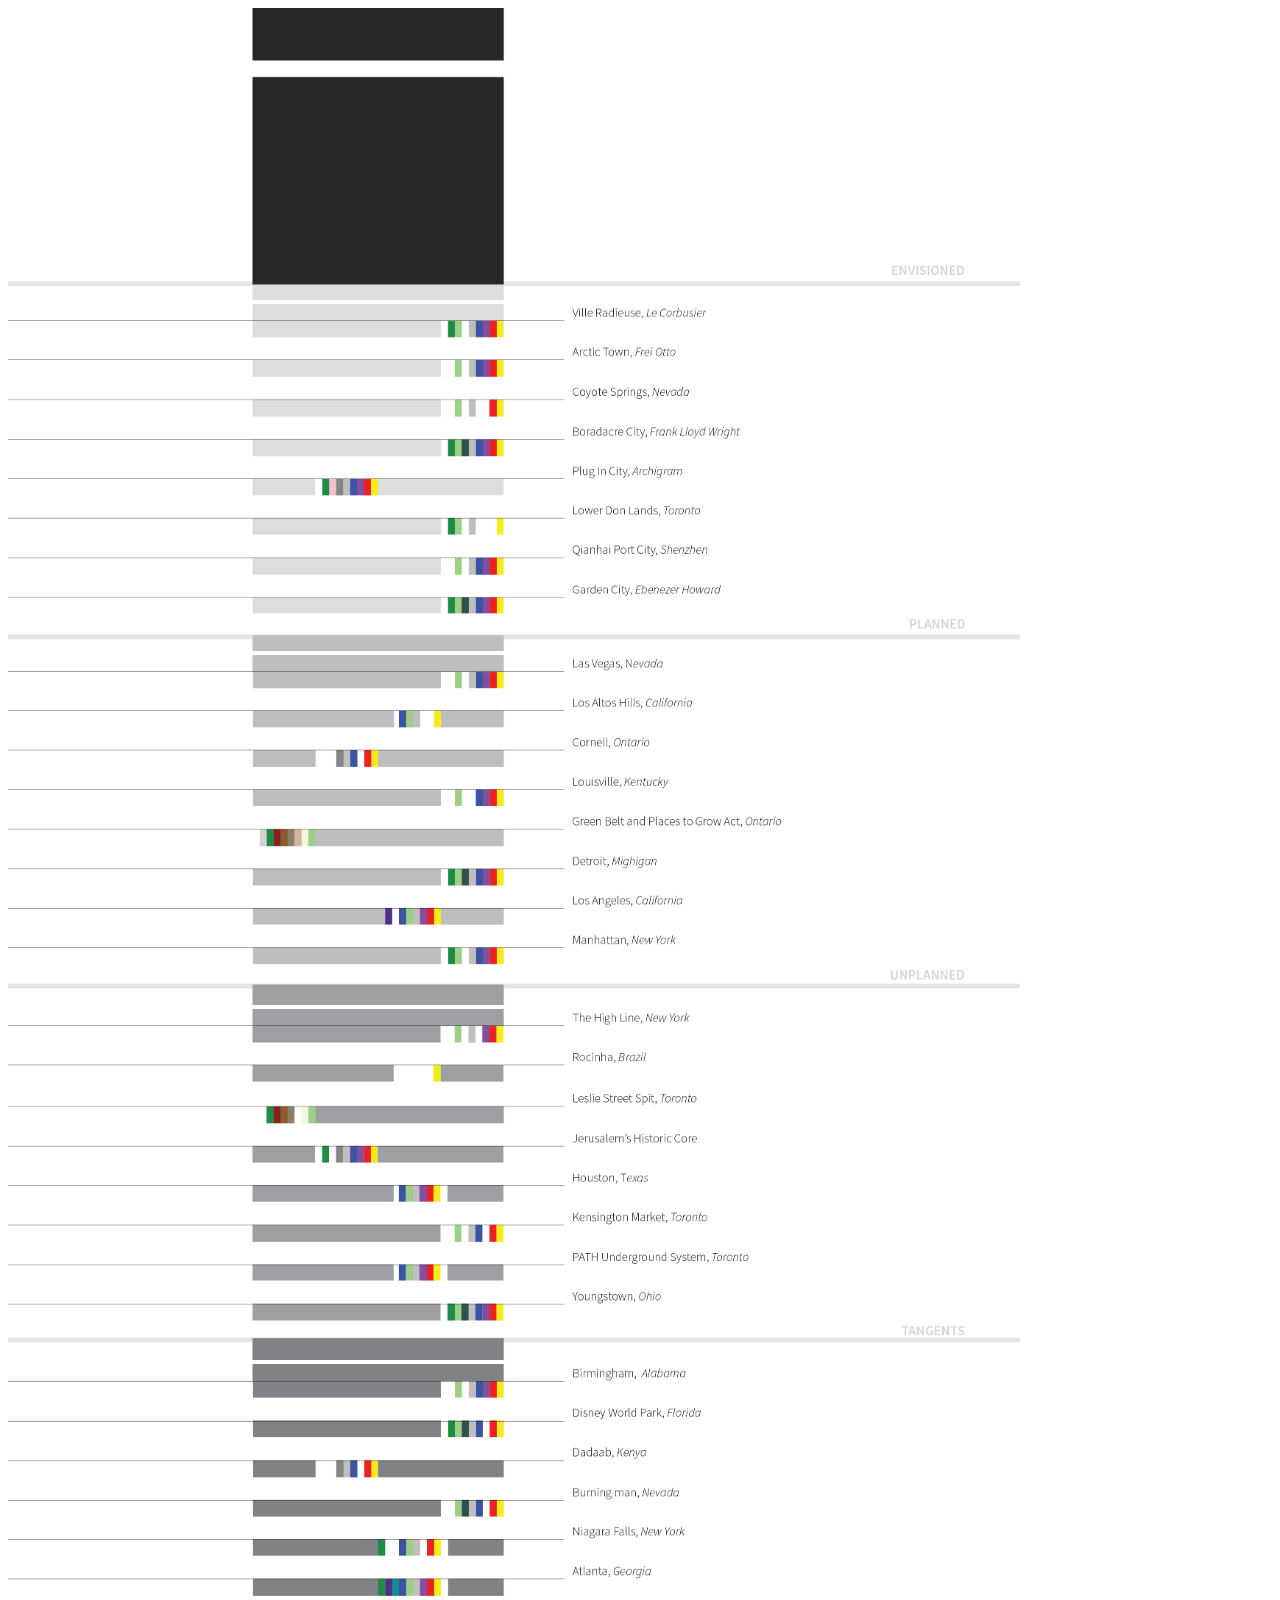
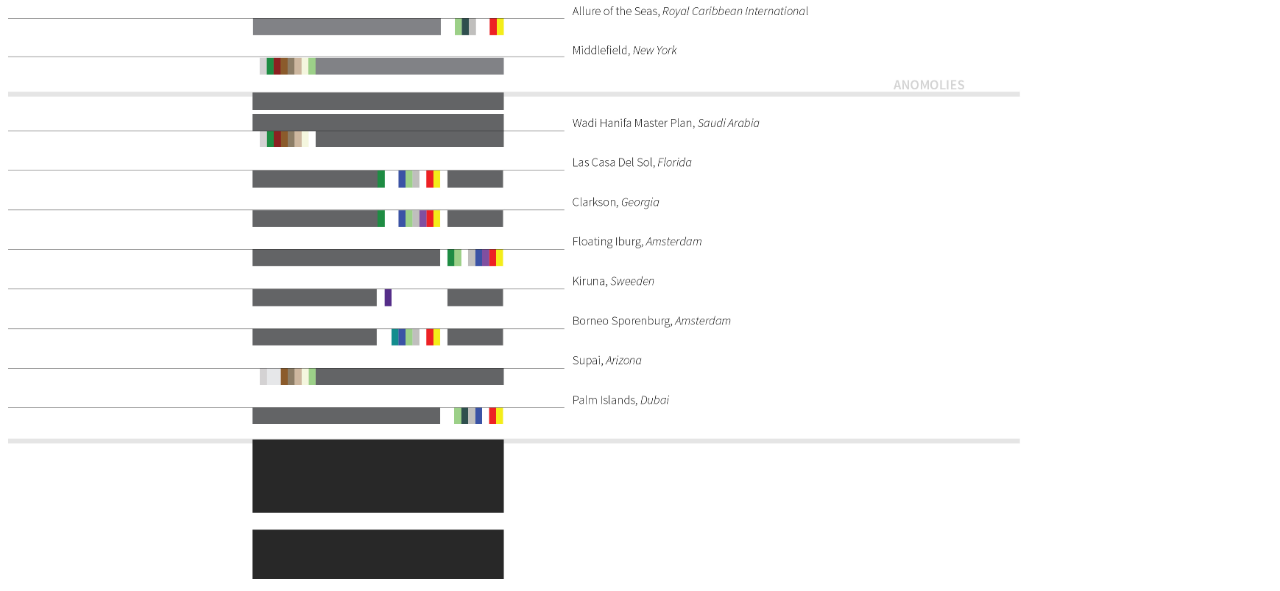
==== codeprecedents.html @ b5347470 "First commit" ====
<!DOCTYPE html>
<html lang="en">
<head>

    <meta charset="utf-8">
    <meta http-equiv="X-UA-Compatible" content="IE=edge">
    <meta name="viewport" content="width=device-width, initial-scale=1">
    <meta name="description" content="">
    <meta name="author" content="">

    <title>Coding The Third Condition</title>
    <link href="LightboxJS_CSS/dist/css/lightbox.css" rel="stylesheet">
    <script src="LightboxJS_CSS/dist/js/lightbox-plus-jquery.js"></script>
</head>

<body>
<img src="Images/CodeSample_TOC/CodeSamples_TableOfContents.jpg" width="85%" height="auto"/>

<a href="Images/CodeSamples/CodeSample1.jpg" data-lightbox="image-1"><img src="Images/CodeSample_TOC/CodeSamples_TableOfContents2.jpg" width="85%" height="auto"/></a>

<a href="Images/CodeSamples/CodeSample2.jpg" data-lightbox="image-2"><img src="Images/CodeSample_TOC/CodeSamples_TableOfContents3.jpg" width="85%" height="auto"/></a>

<a href="Images/CodeSamples/CodeSample3.jpg" data-lightbox="image-3"><img src="Images/CodeSample_TOC/CodeSamples_TableOfContents4.jpg" width="85%" height="auto"/></a>

<a href="Images/CodeSamples/CodeSample4.jpg" data-lightbox="image-4"><img src="Images/CodeSample_TOC/CodeSamples_TableOfContents5.jpg" width="85%" height="auto"/></a>

<a href="Images/CodeSamples/CodeSample5.jpg" data-lightbox="image-5"><img src="Images/CodeSample_TOC/CodeSamples_TableOfContents6.jpg" width="85%" height="auto"/></a>

<a href="Images/CodeSamples/CodeSample6.jpg" data-lightbox="image-6"><img src="Images/CodeSample_TOC/CodeSamples_TableOfContents7.jpg" width="85%" height="auto"/></a>

<a href="Images/CodeSamples/CodeSample7.jpg" data-lightbox="image-7"><img src="Images/CodeSample_TOC/CodeSamples_TableOfContents8.jpg" width="85%" height="auto"/></a>

<a href="Images/CodeSamples/CodeSample8.jpg" data-lightbox="image-8"><img src="Images/CodeSample_TOC/CodeSamples_TableOfContents9.jpg" width="85%" height="auto"/></a>

<img src="Images/CodeSample_TOC/CodeSamples_TableOfContents10.jpg" width="85%" height="auto"/>

<a href="Images/CodeSamples/CodeSample9.jpg" data-lightbox="image-9"><img src="Images/CodeSample_TOC/CodeSamples_TableOfContents11.jpg" width="85%" height="auto"/></a>

<a href="Images/CodeSamples/CodeSample10.jpg" data-lightbox="image-10"><img src="Images/CodeSample_TOC/CodeSamples_TableOfContents12.jpg" width="85%" height="auto"/></a>

<a href="Images/CodeSamples/CodeSample11.jpg" data-lightbox="image-11"><img src="Images/CodeSample_TOC/CodeSamples_TableOfContents13.jpg" width="85%" height="auto"/></a>

<a href="Images/CodeSamples/CodeSample12.jpg" data-lightbox="image-12"><img src="Images/CodeSample_TOC/CodeSamples_TableOfContents14.jpg" width="85%" height="auto"/></a>

<a href="Images/CodeSamples/CodeSample13.jpg" data-lightbox="image-13"><img src="Images/CodeSample_TOC/CodeSamples_TableOfContents15.jpg" width="85%" height="auto"/></a>

<a href="Images/CodeSamples/CodeSample14.jpg" data-lightbox="image-14"><img src="Images/CodeSample_TOC/CodeSamples_TableOfContents16.jpg" width="85%" height="auto"/></a>

<a href="Images/CodeSamples/CodeSample15.jpg" data-lightbox="image-15"><img src="Images/CodeSample_TOC/CodeSamples_TableOfContents17.jpg" width="85%" height="auto"/></a>

<a href="Images/CodeSamples/CodeSample16.jpg" data-lightbox="image-16"><img src="Images/CodeSample_TOC/CodeSamples_TableOfContents18.jpg" width="85%" height="auto"/></a>

<img src="Images/CodeSample_TOC/CodeSamples_TableOfContents19.jpg" width="85%" height="auto"/>

<a href="Images/CodeSamples/CodeSample17.jpg" data-lightbox="image-17"><img src="Images/CodeSample_TOC/CodeSamples_TableOfContents20.jpg" width="85%" height="auto"/></a>

<a href="Images/CodeSamples/CodeSample18.jpg" data-lightbox="image-18"><img src="Images/CodeSample_TOC/CodeSamples_TableOfContents21.jpg" width="85%" height="auto"/></a>

<a href="Images/CodeSamples/CodeSample19.jpg" data-lightbox="image-19"><img src="Images/CodeSample_TOC/CodeSamples_TableOfContents22.jpg" width="85%" height="auto"/></a>

<a href="Images/CodeSamples/CodeSample20.jpg" data-lightbox="image-20"><img src="Images/CodeSample_TOC/CodeSamples_TableOfContents23.jpg" width="85%" height="auto"/></a>

<a href="Images/CodeSamples/CodeSample21.jpg" data-lightbox="image-21"><img src="Images/CodeSample_TOC/CodeSamples_TableOfContents24.jpg" width="85%" height="auto"/></a>

<a href="Images/CodeSamples/CodeSample22.jpg" data-lightbox="image-22"><img src="Images/CodeSample_TOC/CodeSamples_TableOfContents25.jpg" width="85%" height="auto"/></a>

<a href="Images/CodeSamples/CodeSample23.jpg" data-lightbox="image-23"><img src="Images/CodeSample_TOC/CodeSamples_TableOfContents26.jpg" width="85%" height="auto"/></a>

<a href="Images/CodeSamples/CodeSample24.jpg" data-lightbox="image-24"><img src="Images/CodeSample_TOC/CodeSamples_TableOfContents27.jpg" width="85%" height="auto"/></a>

<img src="Images/CodeSample_TOC/CodeSamples_TableOfContents28.jpg" width="85%" height="auto"/>

<img src="Images/CodeSample_TOC/CodeSamples_TableOfContents29.jpg" width="85%" height="auto"/>

<a href="Images/CodeSamples/CodeSample26.jpg" data-lightbox="image-26"><img src="Images/CodeSample_TOC/CodeSamples_TableOfContents30.jpg" width="85%" height="auto"/></a>

<a href="Images/CodeSamples/CodeSample27.jpg" data-lightbox="image-27"><img src="Images/CodeSample_TOC/CodeSamples_TableOfContents31.jpg" width="85%" height="auto"/></a>

<a href="Images/CodeSamples/CodeSample28.jpg" data-lightbox="image-28"><img src="Images/CodeSample_TOC/CodeSamples_TableOfContents32.jpg" width="85%" height="auto"/></a>

<a href="Images/CodeSamples/CodeSample29.jpg" data-lightbox="image-29"><img src="Images/CodeSample_TOC/CodeSamples_TableOfContents33.jpg" width="85%" height="auto"/></a>

<a href="Images/CodeSamples/CodeSample30.jpg" data-lightbox="image-30"><img src="Images/CodeSample_TOC/CodeSamples_TableOfContents34.jpg" width="85%" height="auto"/></a>

<a href="Images/CodeSamples/CodeSample31.jpg" data-lightbox="image-31"><img src="Images/CodeSample_TOC/CodeSamples_TableOfContents35.jpg" width="85%" height="auto"/></a>

<a href="Images/CodeSamples/CodeSample32.jpg" data-lightbox="image-32"><img src="Images/CodeSample_TOC/CodeSamples_TableOfContents36.jpg" width="85%" height="auto"/></a>

<img src="Images/CodeSample_TOC/CodeSamples_TableOfContents37.jpg" width="85%" height="auto"/>

<a href="Images/CodeSamples/CodeSample33.jpg" data-lightbox="image-33"><img src="Images/CodeSample_TOC/CodeSamples_TableOfContents38.jpg" width="85%" height="auto"/></a>

<a href="Images/CodeSamples/CodeSample34.jpg" data-lightbox="image-34"><img src="Images/CodeSample_TOC/CodeSamples_TableOfContents39.jpg" width="85%" height="auto"/></a>

<a href="Images/CodeSamples/CodeSample35.jpg" data-lightbox="image-35"><img src="Images/CodeSample_TOC/CodeSamples_TableOfContents40.jpg" width="85%" height="auto"/></a>

<a href="Images/CodeSamples/CodeSample36.jpg" data-lightbox="image-36"><img src="Images/CodeSample_TOC/CodeSamples_TableOfContents41.jpg" width="85%" height="auto"/></a>

<a href="Images/CodeSamples/CodeSample37.jpg" data-lightbox="image-37"><img src="Images/CodeSample_TOC/CodeSamples_TableOfContents42.jpg" width="85%" height="auto"/></a>

<a href="Images/CodeSamples/CodeSample38.jpg" data-lightbox="image-38"><img src="Images/CodeSample_TOC/CodeSamples_TableOfContents43.jpg" width="85%" height="auto"/></a>

<a href="Images/CodeSamples/CodeSample39.jpg" data-lightbox="image-39"><img src="Images/CodeSample_TOC/CodeSamples_TableOfContents44.jpg" width="85%" height="auto"/></a>

<a href="Images/CodeSamples/CodeSample40.jpg" data-lightbox="image-40"><img src="Images/CodeSample_TOC/CodeSamples_TableOfContents45.jpg" width="85%" height="auto"/></a>

<img src="Images/CodeSample_TOC/CodeSamples_TableOfContents46.jpg" width="85%" height="auto"/>

</body>
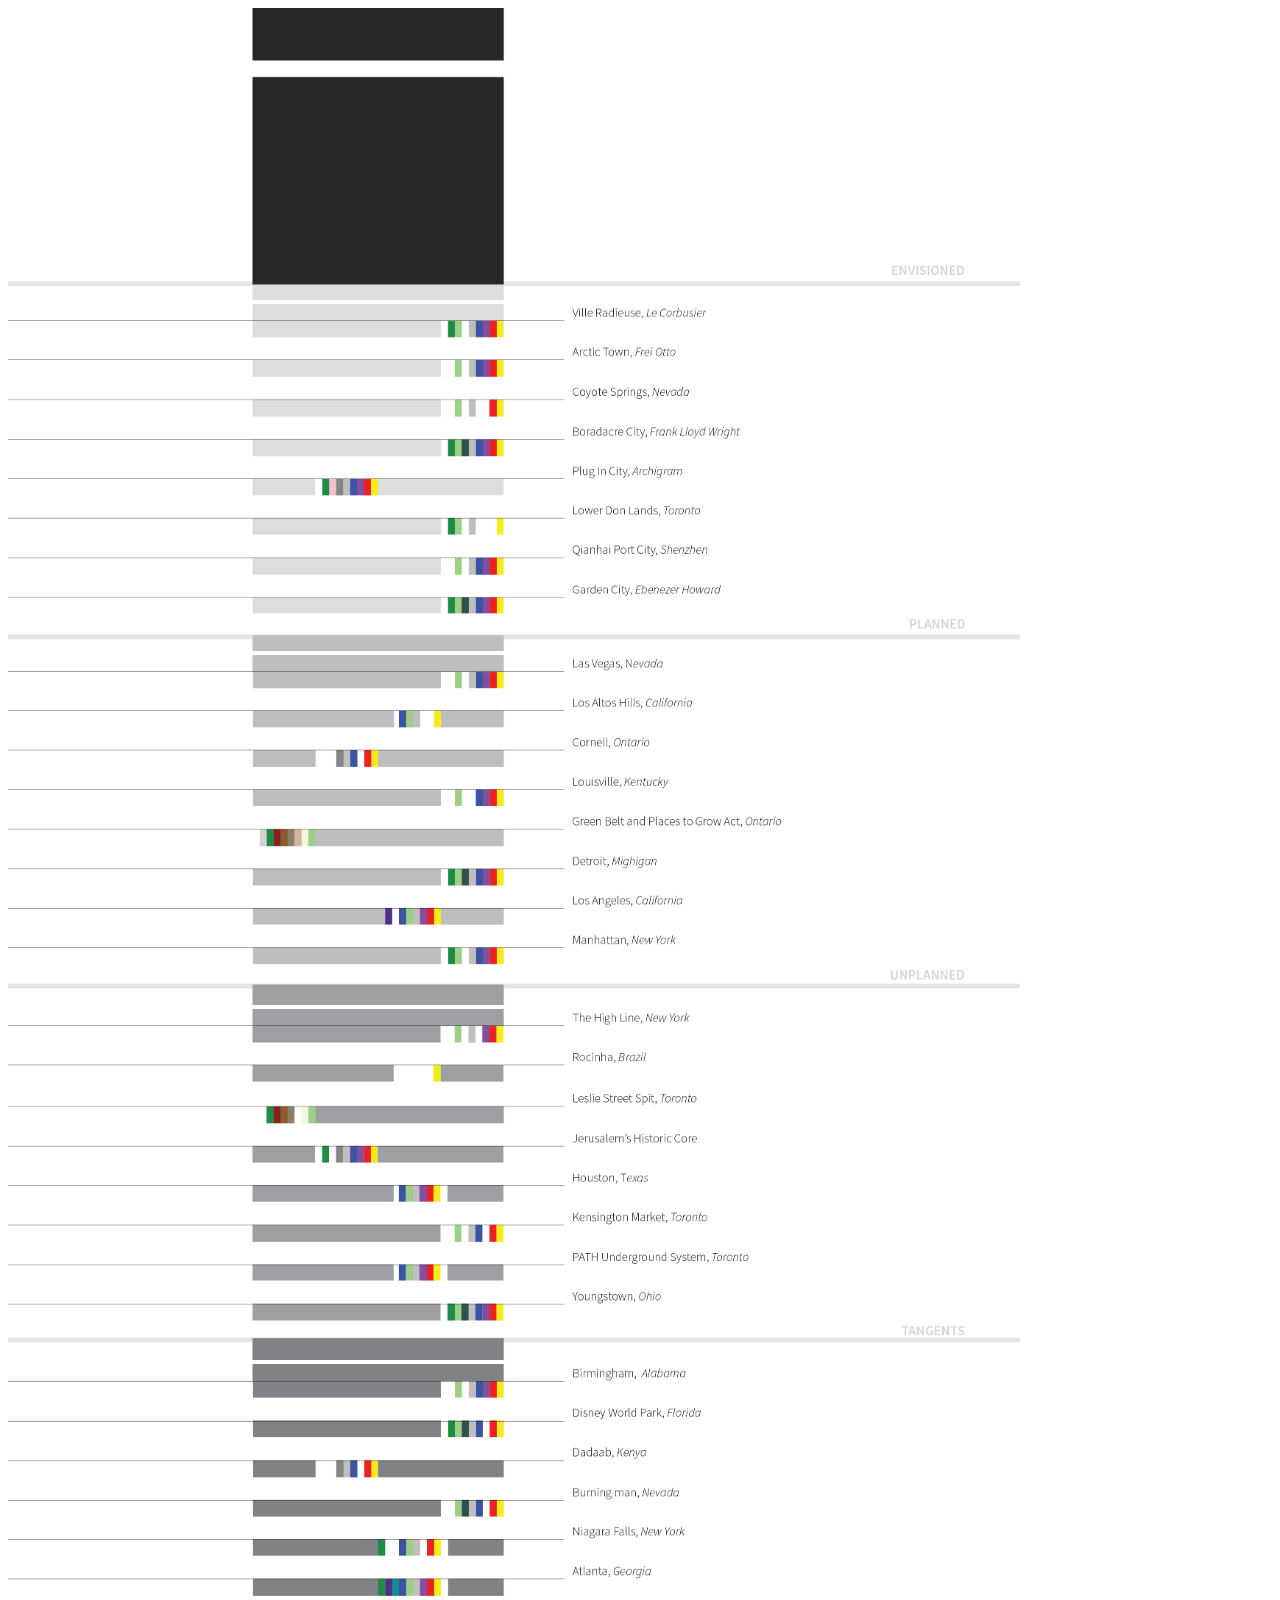
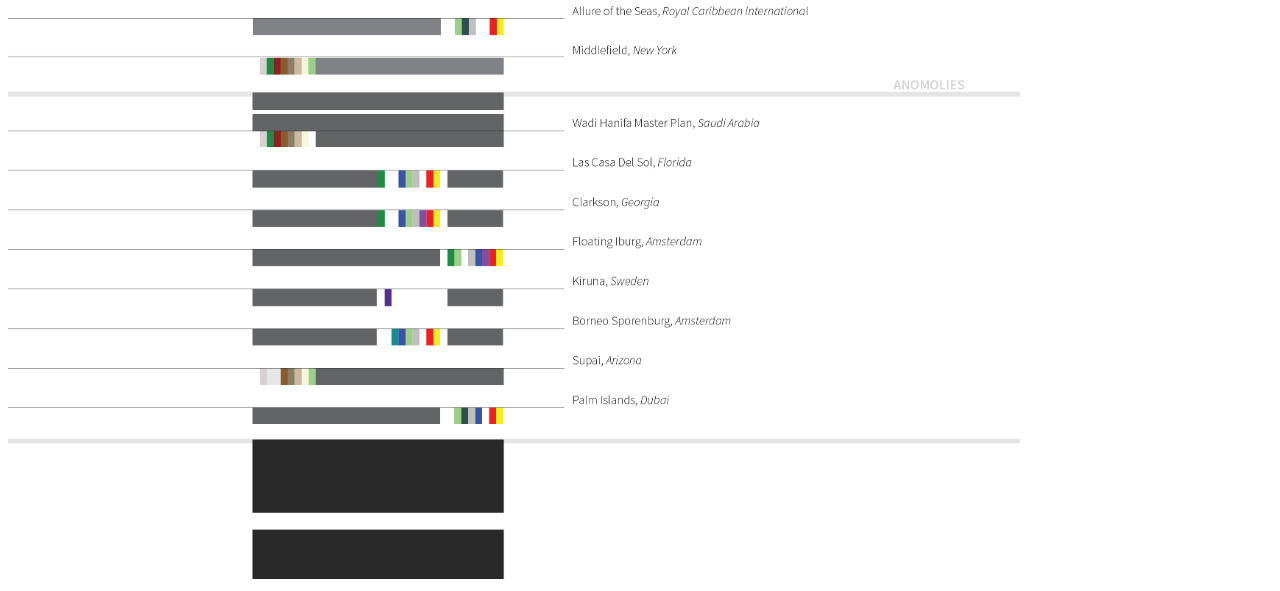
==== commit b6c0e9b0: "more pictures" ====
--- a/codeprecedents.html
+++ b/codeprecedents.html
@@ -18,20 +18,43 @@
 <img src="Images/CodeSample_TOC/CodeSamples_TableOfContents.jpg" width="85%" height="auto"/>
 
 <a href="Images/CodeSamples/CodeSample1.jpg" data-lightbox="image-1"><img src="Images/CodeSample_TOC/CodeSamples_TableOfContents2.jpg" width="85%" height="auto"/></a>
+<a href="Images/CodeSamples/CodeSample1_2.jpg" data-lightbox="image-1"></a>
 
 <a href="Images/CodeSamples/CodeSample2.jpg" data-lightbox="image-2"><img src="Images/CodeSample_TOC/CodeSamples_TableOfContents3.jpg" width="85%" height="auto"/></a>
+<a href="Images/CodeSamples/CodeSample2_2.jpg" data-lightbox="image-2"></a>
+<a href="Images/CodeSamples/CodeSample2_3.jpg" data-lightbox="image-2"></a>
+<a href="Images/CodeSamples/CodeSample2_4.jpg" data-lightbox="image-2"></a>
+<a href="Images/CodeSamples/CodeSample2_5.jpg" data-lightbox="image-2"></a>
+<a href="Images/CodeSamples/CodeSample2_6.jpg" data-lightbox="image-2"></a>
+<a href="Images/CodeSamples/CodeSample2_7.jpg" data-lightbox="image-2"></a>
+<a href="Images/CodeSamples/CodeSample2_8.jpg" data-lightbox="image-2"></a>
+<a href="Images/CodeSamples/CodeSample2_9.jpg" data-lightbox="image-2"></a>
+<a href="Images/CodeSamples/CodeSample2_10.jpg" data-lightbox="image-2"></a>
 
 <a href="Images/CodeSamples/CodeSample3.jpg" data-lightbox="image-3"><img src="Images/CodeSample_TOC/CodeSamples_TableOfContents4.jpg" width="85%" height="auto"/></a>
+<a href="Images/CodeSamples/CodeSample3_2.jpg" data-lightbox="image-3"></a>
+<a href="Images/CodeSamples/CodeSample3_3.jpg" data-lightbox="image-3"></a>
+<a href="Images/CodeSamples/CodeSample3_4.jpg" data-lightbox="image-3"></a>
 
 <a href="Images/CodeSamples/CodeSample4.jpg" data-lightbox="image-4"><img src="Images/CodeSample_TOC/CodeSamples_TableOfContents5.jpg" width="85%" height="auto"/></a>
+<a href="Images/CodeSamples/CodeSample4_2.jpg" data-lightbox="image-4"></a>
 
 <a href="Images/CodeSamples/CodeSample5.jpg" data-lightbox="image-5"><img src="Images/CodeSample_TOC/CodeSamples_TableOfContents6.jpg" width="85%" height="auto"/></a>
 
 <a href="Images/CodeSamples/CodeSample6.jpg" data-lightbox="image-6"><img src="Images/CodeSample_TOC/CodeSamples_TableOfContents7.jpg" width="85%" height="auto"/></a>
+<a href="Images/CodeSamples/CodeSample6_2.jpg" data-lightbox="image-6"></a>
+<a href="Images/CodeSamples/CodeSample6_3.jpg" data-lightbox="image-6"></a>
+<a href="Images/CodeSamples/CodeSample6_4.jpg" data-lightbox="image-6"></a>
+<a href="Images/CodeSamples/CodeSample6_5.jpg" data-lightbox="image-6"></a>
+<a href="Images/CodeSamples/CodeSample6_6.jpg" data-lightbox="image-6"></a>
+<a href="Images/CodeSamples/CodeSample6_7.jpg" data-lightbox="image-6"></a>
 
 <a href="Images/CodeSamples/CodeSample7.jpg" data-lightbox="image-7"><img src="Images/CodeSample_TOC/CodeSamples_TableOfContents8.jpg" width="85%" height="auto"/></a>
+<a href="Images/CodeSamples/CodeSample7_2.jpg" data-lightbox="image-7"></a>
 
 <a href="Images/CodeSamples/CodeSample8.jpg" data-lightbox="image-8"><img src="Images/CodeSample_TOC/CodeSamples_TableOfContents9.jpg" width="85%" height="auto"/></a>
+<a href="Images/CodeSamples/CodeSample8_2.jpg" data-lightbox="image-8"></a>
+<a href="Images/CodeSamples/CodeSample8_3.jpg" data-lightbox="image-8"></a>
 
 <img src="Images/CodeSample_TOC/CodeSamples_TableOfContents10.jpg" width="85%" height="auto"/>
 
